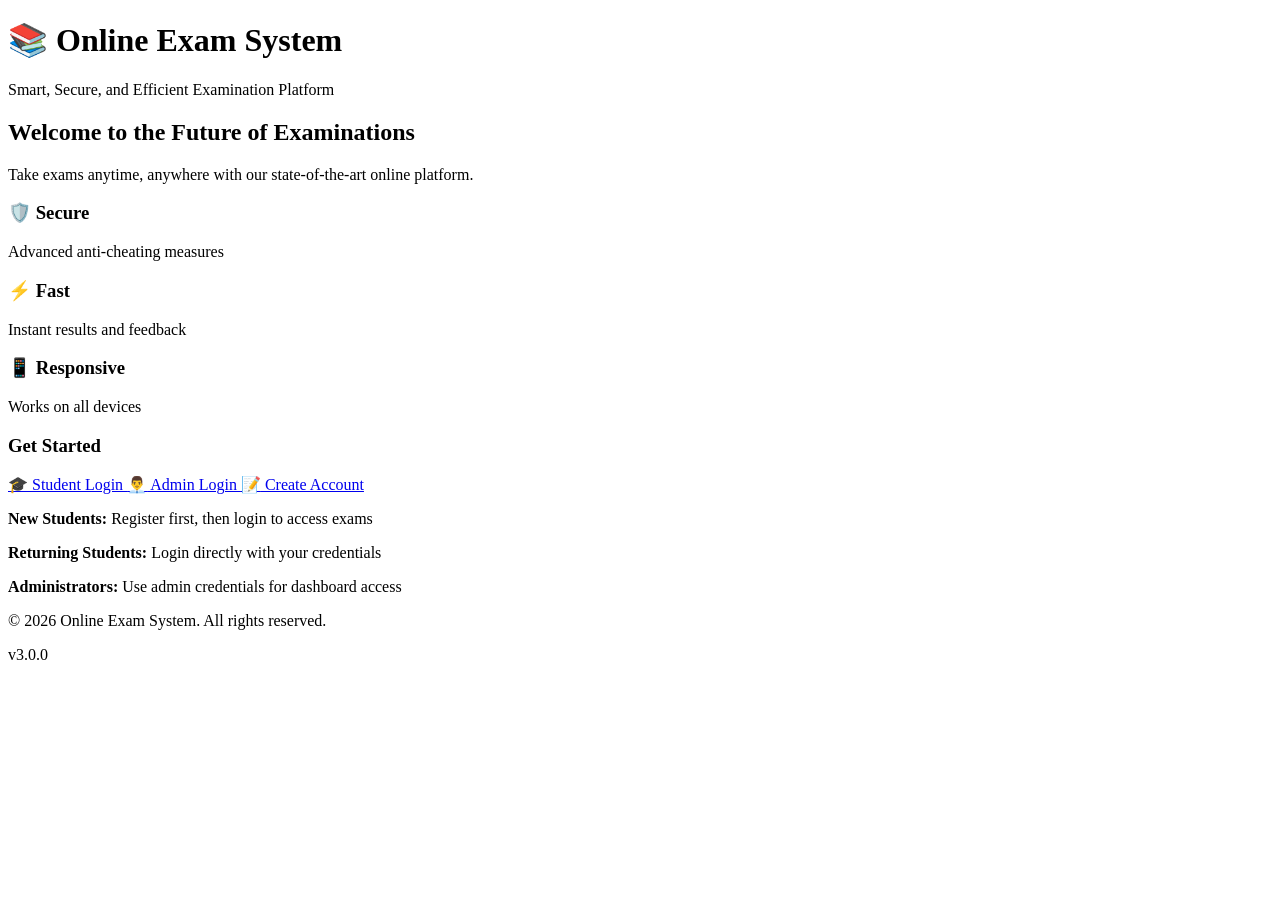
==== frontend/index.html @ 940e7c3c "Add files via upload" ====
<!DOCTYPE html>
<html lang="en">
<head>
    <meta charset="UTF-8">
    <meta name="viewport" content="width=device-width, initial-scale=1.0">
    <title>Online Exam System - Home</title>
    <link rel="stylesheet" href="css/style.css">
    
    <script src="js/config.js"></script>
</head>
<body>
    <div class="container">
        <header class="main-header">
            <h1>📚 Online Exam System</h1>
            <p class="tagline">Smart, Secure, and Efficient Examination Platform</p>
        </header>
        
        <main class="main-content">
            <div class="hero-section">
                <h2>Welcome to the Future of Examinations</h2>
                <p>Take exams anytime, anywhere with our state-of-the-art online platform.</p>
                
                <div class="features">
                    <div class="feature-card">
                        <h3>🛡️ Secure</h3>
                        <p>Advanced anti-cheating measures</p>
                    </div>
                    <div class="feature-card">
                        <h3>⚡ Fast</h3>
                        <p>Instant results and feedback</p>
                    </div>
                    <div class="feature-card">
                        <h3>📱 Responsive</h3>
                        <p>Works on all devices</p>
                    </div>
                </div>
            </div>
            
            <div class="auth-options">
                <h3>Get Started</h3>
                <div class="buttons">
                    <a href="login.html" class="btn btn-primary btn-large">
                        <span class="btn-icon">🎓</span>
                        Student Login
                    </a>
                    <a href="login.html" class="btn btn-secondary btn-large">
                        <span class="btn-icon">👨‍💼</span>
                        Admin Login
                    </a>
                    <a href="register.html" class="btn btn-success btn-large">
                        <span class="btn-icon">📝</span>
                        Create Account
                    </a>
                </div>
                
                <div class="quick-info">
                    <p><strong>New Students:</strong> Register first, then login to access exams</p>
                    <p><strong>Returning Students:</strong> Login directly with your credentials</p>
                    <p><strong>Administrators:</strong> Use admin credentials for dashboard access</p>
                </div>
            </div>
        </main>
        
        <footer class="main-footer">
            <p>© 2026 Online Exam System. All rights reserved.</p>
            <p class="version">v3.0.0</p>
        </footer>
    </div>
    
    
    <script src="js/main.js"></script>
</body>
</html>
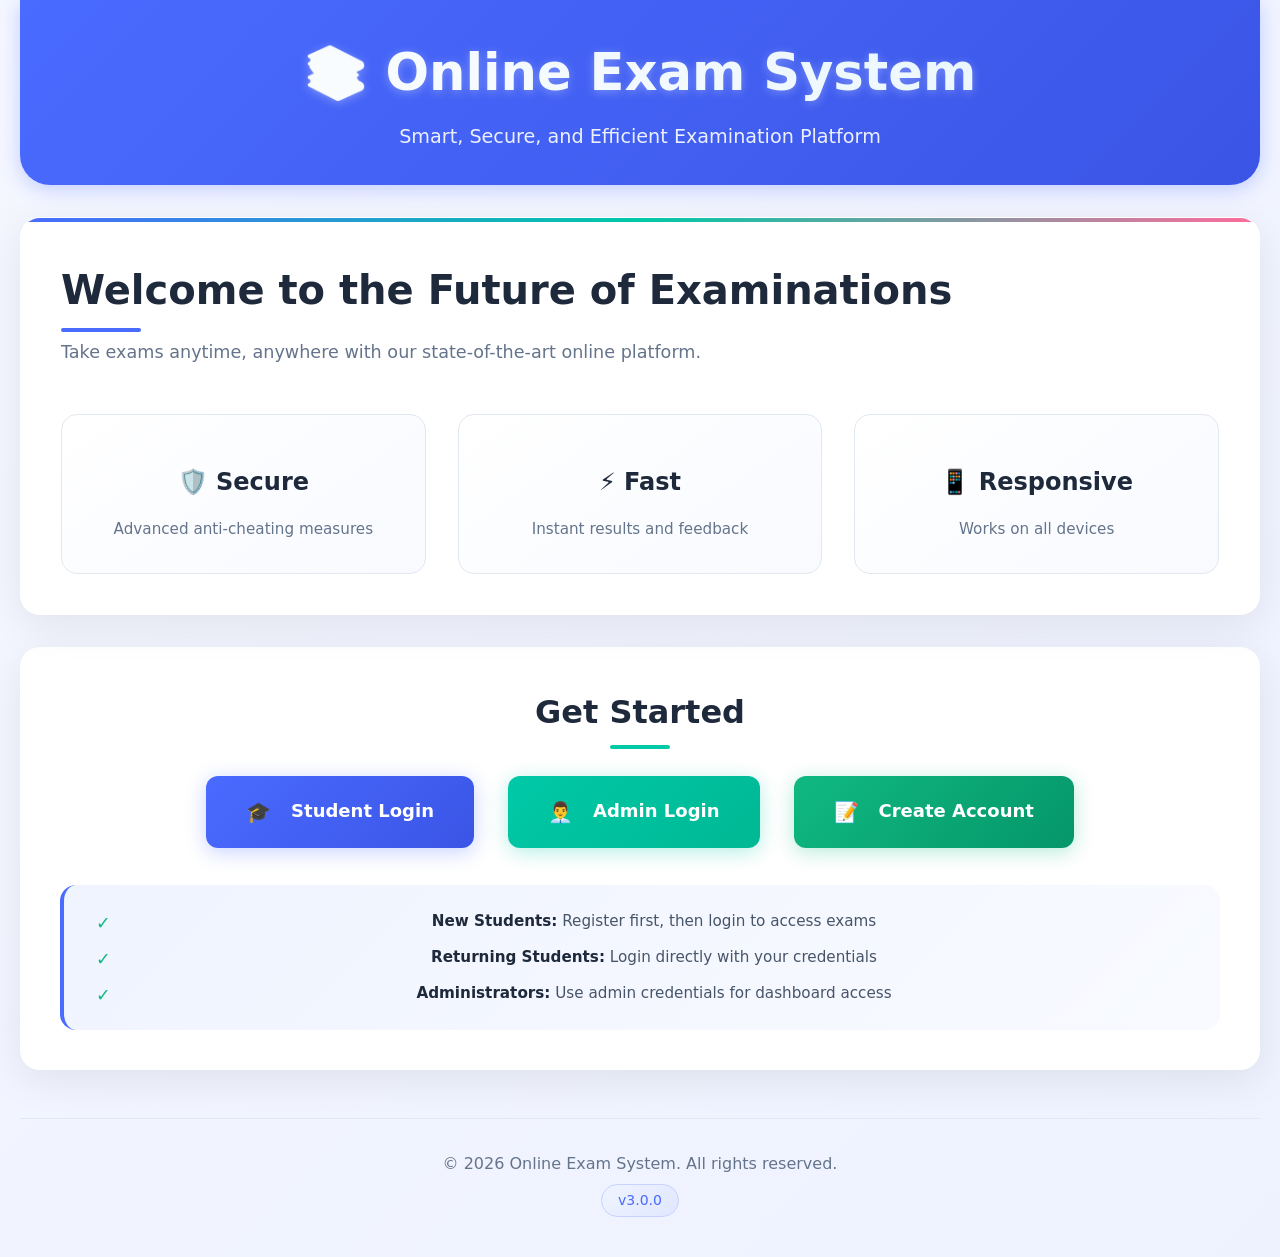
==== commit c928e0cb: "fix css bug" ====
--- a/frontend/index.html
+++ b/frontend/index.html
@@ -4,7 +4,7 @@
     <meta charset="UTF-8">
     <meta name="viewport" content="width=device-width, initial-scale=1.0">
     <title>Online Exam System - Home</title>
-    <link rel="stylesheet" href="css/style.css">
+    <link rel="stylesheet" href="../style/style.css">
     
     <script src="js/config.js"></script>
 </head>
--- a/style/style.css
+++ b/style/style.css
@@ -0,0 +1,3227 @@
+/* ===== DASHBOARD STYLES ===== */
+
+/* Student Dashboard */
+.dashboard-header {
+    background: linear-gradient(135deg, #667eea 0%, #764ba2 100%);
+    color: white;
+    padding: 20px 0;
+    box-shadow: 0 2px 10px rgba(0,0,0,0.1);
+}
+
+.header-container {
+    max-width: 1200px;
+    margin: 0 auto;
+    display: flex;
+    justify-content: space-between;
+    align-items: center;
+    padding: 0 20px;
+}
+
+.user-section {
+    display: flex;
+    align-items: center;
+    gap: 20px;
+}
+
+.user-info {
+    display: flex;
+    align-items: center;
+    gap: 10px;
+}
+
+.user-avatar {
+    font-size: 24px;
+}
+
+.stats-grid {
+    display: grid;
+    grid-template-columns: repeat(auto-fit, minmax(250px, 1fr));
+    gap: 20px;
+    margin: 30px 0;
+}
+
+.stat-card {
+    background: white;
+    padding: 20px;
+    border-radius: 10px;
+    box-shadow: 0 2px 10px rgba(0,0,0,0.1);
+    display: flex;
+    align-items: center;
+    gap: 15px;
+    transition: transform 0.3s;
+}
+
+.stat-card:hover {
+    transform: translateY(-5px);
+}
+
+.stat-icon {
+    font-size: 40px;
+    background: #f8f9fa;
+    width: 80px;
+    height: 80px;
+    display: flex;
+    align-items: center;
+    justify-content: center;
+    border-radius: 50%;
+}
+
+.stat-content {
+    flex: 1;
+}
+
+.stat-value {
+    font-size: 32px;
+    font-weight: bold;
+    color: #333;
+}
+
+.stat-label {
+    color: #666;
+    font-size: 14px;
+}
+
+/* Exams Grid */
+.exams-grid {
+    display: grid;
+    grid-template-columns: repeat(auto-fit, minmax(300px, 1fr));
+    gap: 20px;
+    margin: 20px 0;
+}
+
+.exam-card {
+    background: white;
+    padding: 20px;
+    border-radius: 10px;
+    box-shadow: 0 2px 10px rgba(0,0,0,0.1);
+    border-left: 4px solid #007bff;
+}
+
+.exam-card h4 {
+    margin: 0 0 10px 0;
+    color: #333;
+}
+
+.exam-meta {
+    display: flex;
+    gap: 15px;
+    color: #666;
+    font-size: 14px;
+    margin-bottom: 15px;
+}
+
+.exam-actions {
+    display: flex;
+    gap: 10px;
+}
+
+/* History Table */
+.history-table {
+    width: 100%;
+    background: white;
+    border-radius: 10px;
+    overflow: hidden;
+    box-shadow: 0 2px 10px rgba(0,0,0,0.1);
+}
+
+.history-table th,
+.history-table td {
+    padding: 15px;
+    text-align: left;
+    border-bottom: 1px solid #eee;
+}
+
+.history-table th {
+    background: #f8f9fa;
+    font-weight: bold;
+    color: #333;
+}
+
+/* Actions Grid */
+.actions-grid {
+    display: grid;
+    grid-template-columns: repeat(auto-fit, minmax(200px, 1fr));
+    gap: 20px;
+    margin: 20px 0;
+}
+
+.action-card {
+    background: white;
+    padding: 30px 20px;
+    border-radius: 10px;
+    box-shadow: 0 2px 10px rgba(0,0,0,0.1);
+    display: flex;
+    flex-direction: column;
+    align-items: center;
+    gap: 15px;
+    cursor: pointer;
+    border: none;
+    font-size: 16px;
+    transition: all 0.3s;
+}
+
+.action-card:hover {
+    transform: translateY(-5px);
+    box-shadow: 0 5px 15px rgba(0,0,0,0.2);
+}
+
+.action-icon {
+    font-size: 40px;
+}
+
+/* Admin Dashboard */
+.admin-header {
+    background: linear-gradient(135deg, #2c3e50 0%, #34495e 100%);
+    color: white;
+    padding: 15px 0;
+}
+
+.admin-nav {
+    display: flex;
+    gap: 20px;
+    margin: 0 20px;
+}
+
+.nav-link {
+    color: white;
+    text-decoration: none;
+    padding: 10px 15px;
+    border-radius: 5px;
+    transition: background 0.3s;
+}
+
+.nav-link:hover,
+.nav-link.active {
+    background: rgba(255,255,255,0.1);
+}
+
+.admin-tabs {
+    margin-top: 30px;
+}
+
+.tab-content {
+    display: none;
+}
+
+.tab-content.active {
+    display: block;
+    animation: fadeIn 0.5s;
+}
+
+@keyframes fadeIn {
+    from { opacity: 0; }
+    to { opacity: 1; }
+}
+
+.admin-table {
+    width: 100%;
+    background: white;
+    border-radius: 10px;
+    overflow: hidden;
+    box-shadow: 0 2px 10px rgba(0,0,0,0.1);
+    margin: 20px 0;
+}
+
+.admin-table th,
+.admin-table td {
+    padding: 15px;
+    text-align: left;
+    border-bottom: 1px solid #eee;
+}
+
+.admin-table th {
+    background: #2c3e50;
+    color: white;
+}
+
+/* Loading States */
+.loading-exams {
+    text-align: center;
+    padding: 50px;
+    grid-column: 1 / -1;
+}
+
+/* Responsive */
+@media (max-width: 768px) {
+    .header-container {
+        flex-direction: column;
+        gap: 15px;
+    }
+    
+    .stats-grid {
+        grid-template-columns: 1fr;
+    }
+    
+    .admin-nav {
+        flex-wrap: wrap;
+        justify-content: center;
+    }
+    
+    .admin-table {
+        display: block;
+        overflow-x: auto;
+    }
+}
+.spinner {
+    display: inline-block;
+    width: 16px;
+    height: 16px;
+    border: 2px solid rgba(255,255,255,0.3);
+    border-radius: 50%;
+    border-top-color: white;
+    animation: spin 1s ease-in-out infinite;
+    margin-right: 5px;
+    vertical-align: middle;
+}
+
+.spinner-large {
+    display: inline-block;
+    width: 40px;
+    height: 40px;
+    border: 4px solid rgba(0,123,255,0.3);
+    border-radius: 50%;
+    border-top-color: #007bff;
+    animation: spin 1s ease-in-out infinite;
+}
+
+@keyframes spin {
+    to { transform: rotate(360deg); }
+}
+
+
+.btn-icon {
+    margin-right: 8px;
+    font-size: 1.1em;
+}
+
+
+.form-row {
+    display: flex;
+    gap: 15px;
+}
+
+.form-row .form-group {
+    flex: 1;
+}
+
+.password-strength {
+    margin-top: 5px;
+}
+
+.strength-bar {
+    height: 4px;
+    background: #ddd;
+    border-radius: 2px;
+    margin-top: 5px;
+    transition: width 0.3s;
+}
+
+
+.exam-layout {
+    display: flex;
+    gap: 20px;
+    margin-top: 20px;
+}
+
+.exam-sidebar {
+    width: 250px;
+    background: white;
+    padding: 20px;
+    border-radius: 10px;
+    box-shadow: 0 2px 10px rgba(0,0,0,0.1);
+}
+
+.exam-content {
+    flex: 1;
+}
+
+.question-navigation {
+    display: grid;
+    grid-template-columns: repeat(5, 1fr);
+    gap: 10px;
+    margin: 20px 0;
+}
+
+.question-nav-btn {
+    width: 40px;
+    height: 40px;
+    border: 2px solid #ddd;
+    background: white;
+    border-radius: 50%;
+    cursor: pointer;
+    font-weight: bold;
+    transition: all 0.3s;
+}
+
+.question-nav-btn:hover {
+    background: #f8f9fa;
+    transform: scale(1.1);
+}
+
+.question-nav-btn.current {
+    border-color: #007bff;
+    background: #007bff;
+    color: white;
+}
+
+.question-nav-btn.answered {
+    border-color: #28a745;
+    background: #28a745;
+    color: white;
+}
+
+.question-nav-btn.marked {
+    border-color: #ffc107;
+    background: #ffc107;
+    color: #333;
+}
+
+.question-navigation-buttons {
+    display: flex;
+    justify-content: space-between;
+    margin: 30px 0;
+    padding: 20px;
+    background: white;
+    border-radius: 10px;
+}
+
+
+.modal {
+    position: fixed;
+    top: 0;
+    left: 0;
+    width: 100%;
+    height: 100%;
+    background: rgba(0,0,0,0.5);
+    display: flex;
+    justify-content: center;
+    align-items: center;
+    z-index: 1000;
+}
+
+.modal-content {
+    background: white;
+    padding: 30px;
+    border-radius: 10px;
+    max-width: 600px;
+    max-height: 80vh;
+    overflow-y: auto;
+}
+
+
+.score-circle {
+    position: relative;
+    width: 200px;
+    height: 200px;
+    margin: 0 auto;
+}
+
+.score-bg {
+    fill: none;
+    stroke: #e0e0e0;
+    stroke-width: 12;
+}
+
+.score-progress {
+    fill: none;
+    stroke: #007bff;
+    stroke-width: 12;
+    stroke-linecap: round;
+    transform: rotate(-90deg);
+    transform-origin: 50% 50%;
+    transition: stroke-dashoffset 1.5s ease;
+}
+
+.score-text {
+    position: absolute;
+    top: 50%;
+    left: 50%;
+    transform: translate(-50%, -50%);
+    text-align: center;
+}
+
+.score-percentage {
+    font-size: 36px;
+    font-weight: bold;
+    color: #333;
+}
+
+.score-label {
+    font-size: 14px;
+    color: #666;
+    margin-top: 5px;
+}
+
+
+@media (max-width: 768px) {
+    .exam-layout {
+        flex-direction: column;
+    }
+    
+    .exam-sidebar {
+        width: 100%;
+        order: 2;
+    }
+    
+    .form-row {
+        flex-direction: column;
+        gap: 0;
+    }
+    
+    .question-navigation {
+        grid-template-columns: repeat(4, 1fr);
+    }
+}
+
+
+.loading-exam {
+    text-align: center;
+    padding: 50px;
+    color: #666;
+}
+
+@keyframes slideIn {
+    from {
+        transform: translateY(-20px);
+        opacity: 0;
+    }
+    to {
+        transform: translateY(0);
+        opacity: 1;
+    }
+}
+
+.error-message, .success-message {
+    animation: slideIn 0.3s ease;
+}
+
+@media print {
+    .no-print {
+        display: none !important;
+    }
+    
+    .results-container {
+        box-shadow: none !important;
+        border: 1px solid #ddd !important;
+    }
+}
+* {
+    margin: 0;
+    padding: 0;
+    box-sizing: border-box;
+}
+
+body {
+    font-family: Arial, sans-serif;
+    line-height: 1.6;
+    background-color: #f4f4f4;
+    color: #333;
+}
+
+.container {
+    max-width: 1200px;
+    margin: 0 auto;
+    padding: 20px;
+}
+
+
+.login-form, .register-form {
+    max-width: 400px;
+    margin: 50px auto;
+    padding: 30px;
+    background: white;
+    border-radius: 10px;
+    box-shadow: 0 0 10px rgba(0,0,0,0.1);
+}
+
+.form-group {
+    margin-bottom: 20px;
+}
+
+.form-group label {
+    display: block;
+    margin-bottom: 5px;
+    font-weight: bold;
+}
+
+.form-group input {
+    width: 100%;
+    padding: 10px;
+    border: 1px solid #ddd;
+    border-radius: 5px;
+    font-size: 16px;
+}
+
+.btn {
+    display: inline-block;
+    padding: 10px 20px;
+    background: #007bff;
+    color: white;
+    border: none;
+    border-radius: 5px;
+    cursor: pointer;
+    text-decoration: none;
+    font-size: 16px;
+    margin: 5px;
+}
+
+.btn:hover {
+    background: #0056b3;
+}
+
+.btn-primary { background: #007bff; }
+.btn-secondary { background: #6c757d; }
+.btn-warning { background: #ffc107; color: #333; }
+.btn-danger { background: #dc3545; }
+
+.btn:disabled {
+    background: #ccc;
+    cursor: not-allowed;
+}
+
+.exam-header {
+    background: white;
+    padding: 15px;
+    box-shadow: 0 2px 5px rgba(0,0,0,0.1);
+    margin-bottom: 20px;
+}
+
+.exam-info {
+    display: flex;
+    justify-content: space-between;
+    align-items: center;
+    margin-top: 10px;
+}
+
+.timer {
+    font-size: 24px;
+    font-weight: bold;
+    color: #007bff;
+}
+
+.timer.warning { color: #ffc107; }
+.timer.danger { color: #dc3545; }
+
+.progress-container {
+    display: flex;
+    align-items: center;
+    gap: 10px;
+}
+
+.progress-bar {
+    width: 200px;
+    height: 10px;
+    background: #ddd;
+    border-radius: 5px;
+    overflow: hidden;
+}
+
+.progress-fill {
+    height: 100%;
+    background: #007bff;
+    width: 0%;
+    transition: width 0.3s ease;
+}
+
+.question-card {
+    background: white;
+    padding: 20px;
+    border-radius: 10px;
+    margin-bottom: 20px;
+    box-shadow: 0 2px 5px rgba(0,0,0,0.1);
+    display: none;
+}
+
+.question-card.active {
+    display: block;
+}
+
+.question-header {
+    display: flex;
+    justify-content: space-between;
+    margin-bottom: 15px;
+    padding-bottom: 10px;
+    border-bottom: 1px solid #eee;
+}
+
+.question-number {
+    font-weight: bold;
+    color: #007bff;
+}
+
+.question-type {
+    background: #6c757d;
+    color: white;
+    padding: 2px 8px;
+    border-radius: 3px;
+    font-size: 12px;
+}
+
+.question-marks {
+    color: #28a745;
+    font-weight: bold;
+}
+
+.question-text {
+    font-size: 18px;
+    margin-bottom: 20px;
+}
+
+.option {
+    margin: 10px 0;
+    padding: 10px;
+    border: 1px solid #ddd;
+    border-radius: 5px;
+    cursor: pointer;
+}
+
+.option:hover {
+    background: #f8f9fa;
+}
+
+.option input[type="radio"],
+.option input[type="checkbox"] {
+    margin-right: 10px;
+}
+
+.answer-textarea {
+    width: 100%;
+    height: 150px;
+    padding: 10px;
+    border: 1px solid #ddd;
+    border-radius: 5px;
+    font-size: 16px;
+    resize: vertical;
+}
+
+.question-nav {
+    display: flex;
+    flex-wrap: wrap;
+    gap: 5px;
+    margin: 20px 0;
+}
+
+.question-nav-btn {
+    width: 40px;
+    height: 40px;
+    border: 1px solid #ddd;
+    background: white;
+    border-radius: 5px;
+    cursor: pointer;
+}
+
+.question-nav-btn:hover {
+    background: #f8f9fa;
+}
+
+.question-nav-btn.answered {
+    background: #28a745;
+    color: white;
+    border-color: #28a745;
+}
+
+.navigation-buttons {
+    display: flex;
+    justify-content: space-between;
+    margin-top: 20px;
+}
+
+
+.results-container {
+    max-width: 800px;
+    margin: 50px auto;
+    text-align: center;
+}
+
+.score-display {
+    margin: 30px 0;
+}
+
+.score-circle {
+    position: relative;
+    display: inline-block;
+}
+
+.score-bg {
+    fill: none;
+    stroke: #eee;
+    stroke-width: 6;
+}
+
+.score-progress {
+    fill: none;
+    stroke: #007bff;
+    stroke-width: 6;
+    stroke-linecap: round;
+    transform: rotate(-90deg);
+    transform-origin: 50% 50%;
+    stroke-dasharray: 339;
+    stroke-dashoffset: 339;
+    transition: stroke-dashoffset 1s ease;
+}
+
+.score-value {
+    position: absolute;
+    top: 50%;
+    left: 50%;
+    transform: translate(-50%, -50%);
+    font-size: 24px;
+    font-weight: bold;
+}
+
+.results-details {
+    background: white;
+    padding: 20px;
+    border-radius: 10px;
+    margin: 30px 0;
+    text-align: left;
+}
+
+.results-details ul {
+    list-style: none;
+}
+
+.results-details li {
+    padding: 10px;
+    border-bottom: 1px solid #eee;
+}
+
+
+.error-message {
+    background: #f8d7da;
+    color: #721c24;
+    padding: 10px;
+    border-radius: 5px;
+    margin: 10px 0;
+    display: none;
+}
+
+.success-message {
+    background: #d4edda;
+    color: #155724;
+    padding: 10px;
+    border-radius: 5px;
+    margin: 10px 0;
+    display: none;
+}
+
+
+.dashboard-stats {
+    display: grid;
+    grid-template-columns: repeat(auto-fit, minmax(200px, 1fr));
+    gap: 20px;
+    margin: 30px 0;
+}
+
+.stat-card {
+    background: white;
+    padding: 20px;
+    border-radius: 10px;
+    text-align: center;
+    box-shadow: 0 2px 5px rgba(0,0,0,0.1);
+}
+
+.stat-card h3 {
+    color: #6c757d;
+    margin-bottom: 10px;
+}
+
+.stat-card .value {
+    font-size: 32px;
+    font-weight: bold;
+    color: #007bff;
+}
+
+table {
+    width: 100%;
+    background: white;
+    border-collapse: collapse;
+    margin: 20px 0;
+}
+
+table th, table td {
+    padding: 12px;
+    text-align: left;
+    border-bottom: 1px solid #ddd;
+}
+
+table th {
+    background: #f8f9fa;
+    font-weight: bold;
+}
+
+
+.spinner {
+    display: inline-block;
+    width: 16px;
+    height: 16px;
+    border: 2px solid rgba(255,255,255,0.3);
+    border-radius: 50%;
+    border-top-color: white;
+    animation: spin 1s ease-in-out infinite;
+    margin-right: 5px;
+}
+
+@keyframes spin {
+    to { transform: rotate(360deg); }
+}
+
+
+.logout-btn {
+    background: #6c757d;
+    float: right;
+}
+
+/* ===== ENHANCED STYLES FOR ONLINE EXAM SYSTEM ===== */
+
+/* ===== BASE ENHANCEMENTS ===== */
+body {
+    background: linear-gradient(135deg, #f5f7ff 0%, #eef2ff 100%);
+    font-family: 'Segoe UI', system-ui, -apple-system, sans-serif;
+    min-height: 100vh;
+}
+
+.container {
+    max-width: 1400px;
+    margin: 0 auto;
+    padding: 0 20px;
+}
+
+/* ===== HEADER ENHANCEMENTS ===== */
+.main-header {
+    background: linear-gradient(135deg, #4a6bff 0%, #3a55e6 100%);
+    color: white;
+    padding: 2rem 0;
+    text-align: center;
+    border-radius: 0 0 30px 30px;
+    box-shadow: 0 4px 20px rgba(74, 107, 255, 0.3);
+    margin-bottom: 2rem;
+}
+
+.main-header h1 {
+    font-size: 3.2rem;
+    font-weight: 800;
+    margin-bottom: 0.5rem;
+    background: linear-gradient(45deg, #fff, #e0f2fe);
+    -webkit-background-clip: text;
+    background-clip: text;
+    color: transparent;
+    text-shadow: 0 2px 10px rgba(255, 255, 255, 0.3);
+}
+
+.tagline {
+    font-size: 1.2rem;
+    opacity: 0.9;
+    font-weight: 300;
+}
+
+/* ===== HERO SECTION ENHANCEMENT ===== */
+.hero-section {
+    background: white;
+    border-radius: 20px;
+    padding: 2.5rem;
+    margin: 2rem 0;
+    box-shadow: 0 10px 40px rgba(0, 0, 0, 0.08);
+    border: 1px solid rgba(255, 255, 255, 0.2);
+    position: relative;
+    overflow: hidden;
+}
+
+.hero-section::before {
+    content: '';
+    position: absolute;
+    top: 0;
+    left: 0;
+    right: 0;
+    height: 4px;
+    background: linear-gradient(to right, #4a6bff, #00c9a7, #ff6b9d);
+}
+
+.hero-section h2 {
+    font-size: 2.5rem;
+    color: #1e293b;
+    margin-bottom: 1rem;
+    position: relative;
+    display: inline-block;
+}
+
+.hero-section h2::after {
+    content: '';
+    position: absolute;
+    bottom: -10px;
+    left: 0;
+    width: 80px;
+    height: 4px;
+    background: #4a6bff;
+    border-radius: 2px;
+}
+
+.hero-section > p {
+    font-size: 1.1rem;
+    color: #64748b;
+    max-width: 700px;
+    line-height: 1.6;
+    margin-bottom: 2rem;
+}
+
+/* ===== FEATURE CARDS ENHANCEMENT ===== */
+.features {
+    display: grid;
+    grid-template-columns: repeat(auto-fit, minmax(300px, 1fr));
+    gap: 2rem;
+    margin-top: 3rem;
+}
+
+.feature-card {
+    background: linear-gradient(145deg, #ffffff, #f8faff);
+    border-radius: 16px;
+    padding: 2rem;
+    text-align: center;
+    transition: all 0.3s ease;
+    border: 1px solid #e2e8f0;
+    position: relative;
+    overflow: hidden;
+}
+
+.feature-card::before {
+    content: '';
+    position: absolute;
+    top: 0;
+    left: 0;
+    right: 0;
+    height: 4px;
+    background: #4a6bff;
+    transform: scaleX(0);
+    transition: transform 0.3s ease;
+}
+
+.feature-card:hover {
+    transform: translateY(-10px);
+    box-shadow: 0 20px 60px rgba(74, 107, 255, 0.15);
+    border-color: #4a6bff;
+}
+
+.feature-card:hover::before {
+    transform: scaleX(1);
+}
+
+.feature-card h3 {
+    font-size: 1.5rem;
+    color: #1e293b;
+    margin: 1rem 0;
+    display: flex;
+    align-items: center;
+    justify-content: center;
+    gap: 0.75rem;
+}
+
+.feature-card p {
+    color: #64748b;
+    font-size: 0.95rem;
+}
+
+/* ===== AUTH OPTIONS ENHANCEMENT ===== */
+.auth-options {
+    background: white;
+    border-radius: 20px;
+    padding: 2.5rem;
+    margin: 2rem 0;
+    box-shadow: 0 10px 40px rgba(0, 0, 0, 0.08);
+    text-align: center;
+}
+
+.auth-options h3 {
+    font-size: 2rem;
+    color: #1e293b;
+    margin-bottom: 2rem;
+    position: relative;
+    display: inline-block;
+}
+
+.auth-options h3::after {
+    content: '';
+    position: absolute;
+    bottom: -10px;
+    left: 50%;
+    transform: translateX(-50%);
+    width: 60px;
+    height: 4px;
+    background: #00c9a7;
+    border-radius: 2px;
+}
+
+.buttons {
+    display: flex;
+    gap: 1.5rem;
+    justify-content: center;
+    margin-bottom: 2rem;
+    flex-wrap: wrap;
+}
+
+/* ===== BUTTON ENHANCEMENTS ===== */
+.btn {
+    display: inline-flex;
+    align-items: center;
+    justify-content: center;
+    gap: 0.75rem;
+    padding: 1rem 2rem;
+    border-radius: 12px;
+    font-weight: 600;
+    font-size: 1rem;
+    text-decoration: none;
+    transition: all 0.3s ease;
+    border: none;
+    cursor: pointer;
+    position: relative;
+    overflow: hidden;
+}
+
+.btn::before {
+    content: '';
+    position: absolute;
+    top: 50%;
+    left: 50%;
+    width: 0;
+    height: 0;
+    border-radius: 50%;
+    background: rgba(255, 255, 255, 0.2);
+    transform: translate(-50%, -50%);
+    transition: width 0.6s, height 0.6s;
+}
+
+.btn:hover::before {
+    width: 300px;
+    height: 300px;
+}
+
+.btn-large {
+    padding: 1.25rem 2.5rem;
+    font-size: 1.125rem;
+    min-width: 200px;
+}
+
+.btn-primary {
+    background: linear-gradient(135deg, #4a6bff, #3a55e6);
+    color: white;
+    box-shadow: 0 4px 20px rgba(74, 107, 255, 0.3);
+}
+
+.btn-primary:hover {
+    transform: translateY(-3px);
+    box-shadow: 0 8px 30px rgba(74, 107, 255, 0.4);
+    background: linear-gradient(135deg, #3a55e6, #4a6bff);
+}
+
+.btn-secondary {
+    background: linear-gradient(135deg, #00c9a7, #00b894);
+    color: white;
+    box-shadow: 0 4px 20px rgba(0, 201, 167, 0.3);
+}
+
+.btn-secondary:hover {
+    transform: translateY(-3px);
+    box-shadow: 0 8px 30px rgba(0, 201, 167, 0.4);
+    background: linear-gradient(135deg, #00b894, #00c9a7);
+}
+
+.btn-success {
+    background: linear-gradient(135deg, #10b981, #059669);
+    color: white;
+    box-shadow: 0 4px 20px rgba(16, 185, 129, 0.3);
+}
+
+.btn-success:hover {
+    transform: translateY(-3px);
+    box-shadow: 0 8px 30px rgba(16, 185, 129, 0.4);
+    background: linear-gradient(135deg, #059669, #10b981);
+}
+
+.btn-danger {
+    background: linear-gradient(135deg, #ef4444, #dc2626);
+    color: white;
+    box-shadow: 0 4px 20px rgba(239, 68, 68, 0.3);
+}
+
+.btn-danger:hover {
+    transform: translateY(-3px);
+    box-shadow: 0 8px 30px rgba(239, 68, 68, 0.4);
+    background: linear-gradient(135deg, #dc2626, #ef4444);
+}
+
+.btn-warning {
+    background: linear-gradient(135deg, #f59e0b, #d97706);
+    color: white;
+    box-shadow: 0 4px 20px rgba(245, 158, 11, 0.3);
+}
+
+.btn-warning:hover {
+    transform: translateY(-3px);
+    box-shadow: 0 8px 30px rgba(245, 158, 11, 0.4);
+    background: linear-gradient(135deg, #d97706, #f59e0b);
+}
+
+.btn-info {
+    background: linear-gradient(135deg, #0ea5e9, #0284c7);
+    color: white;
+    box-shadow: 0 4px 20px rgba(14, 165, 233, 0.3);
+}
+
+.btn-info:hover {
+    transform: translateY(-3px);
+    box-shadow: 0 8px 30px rgba(14, 165, 233, 0.4);
+    background: linear-gradient(135deg, #0284c7, #0ea5e9);
+}
+
+.btn-light {
+    background: linear-gradient(135deg, #f8fafc, #e2e8f0);
+    color: #475569;
+    border: 1px solid #cbd5e1;
+}
+
+.btn-light:hover {
+    background: linear-gradient(135deg, #e2e8f0, #f1f5f9);
+    border-color: #94a3b8;
+}
+
+.btn-block {
+    width: 100%;
+    display: block;
+}
+
+.btn-icon {
+    font-size: 1.25rem;
+    display: inline-flex;
+    align-items: center;
+    justify-content: center;
+}
+
+/* ===== QUICK INFO ENHANCEMENT ===== */
+.quick-info {
+    background: linear-gradient(135deg, #f0f4ff, #f8faff);
+    border-radius: 16px;
+    padding: 1.5rem 2rem;
+    margin-top: 2rem;
+    border-left: 4px solid #4a6bff;
+}
+
+.quick-info p {
+    margin-bottom: 0.75rem;
+    padding-left: 1.5rem;
+    position: relative;
+    color: #475569;
+    font-size: 0.95rem;
+}
+
+.quick-info p:last-child {
+    margin-bottom: 0;
+}
+
+.quick-info p strong {
+    color: #1e293b;
+    font-weight: 600;
+}
+
+.quick-info p::before {
+    content: '✓';
+    position: absolute;
+    left: 0;
+    color: #10b981;
+    font-weight: bold;
+    font-size: 1.1rem;
+}
+
+/* ===== FOOTER ENHANCEMENT ===== */
+.main-footer {
+    text-align: center;
+    padding: 2rem 0;
+    margin-top: 3rem;
+    border-top: 1px solid #e2e8f0;
+    color: #64748b;
+}
+
+.main-footer p {
+    margin-bottom: 0.5rem;
+}
+
+.version {
+    display: inline-block;
+    background: linear-gradient(135deg, #f0f4ff, #e0e7ff);
+    padding: 0.25rem 1rem;
+    border-radius: 20px;
+    font-size: 0.875rem;
+    font-weight: 500;
+    color: #4a6bff;
+    border: 1px solid #c7d2fe;
+}
+
+/* ===== LOGIN PAGE ENHANCEMENTS ===== */
+.auth-header {
+    background: linear-gradient(135deg, #4a6bff 0%, #3a55e6 100%);
+    color: white;
+    padding: 2rem 0;
+    text-align: center;
+    border-radius: 0 0 30px 30px;
+    margin-bottom: 2rem;
+    position: relative;
+}
+
+.auth-header h1 {
+    font-size: 2.5rem;
+    margin-bottom: 0.5rem;
+}
+
+.back-home {
+    position: absolute;
+    top: 2rem;
+    left: 2rem;
+    color: white;
+    text-decoration: none;
+    display: flex;
+    align-items: center;
+    gap: 0.5rem;
+    font-weight: 500;
+    opacity: 0.9;
+    transition: opacity 0.3s ease;
+}
+
+.back-home:hover {
+    opacity: 1;
+    text-decoration: underline;
+}
+
+.auth-container {
+    max-width: 500px;
+    margin: 0 auto;
+}
+
+.auth-card {
+    background: white;
+    border-radius: 20px;
+    padding: 2.5rem;
+    box-shadow: 0 20px 60px rgba(0, 0, 0, 0.1);
+    border: 1px solid rgba(255, 255, 255, 0.2);
+}
+
+.auth-tabs {
+    display: flex;
+    gap: 0.5rem;
+    margin-bottom: 2rem;
+    border-bottom: 2px solid #e2e8f0;
+}
+
+.auth-tab {
+    padding: 0.75rem 1.5rem;
+    background: none;
+    border: none;
+    border-bottom: 3px solid transparent;
+    font-weight: 600;
+    color: #64748b;
+    cursor: pointer;
+    transition: all 0.3s ease;
+}
+
+.auth-tab.active {
+    color: #4a6bff;
+    border-bottom-color: #4a6bff;
+}
+
+.auth-tab:hover:not(.active) {
+    color: #475569;
+    background: #f8fafc;
+    border-radius: 8px 8px 0 0;
+}
+
+/* ===== FORM ENHANCEMENTS ===== */
+.auth-form {
+    margin-top: 1rem;
+}
+
+.form-group {
+    margin-bottom: 1.5rem;
+}
+
+.form-group label {
+    display: flex;
+    align-items: center;
+    gap: 0.5rem;
+    margin-bottom: 0.5rem;
+    font-weight: 600;
+    color: #374151;
+}
+
+.label-icon {
+    font-size: 1.1rem;
+}
+
+.form-group input[type="text"],
+.form-group input[type="email"],
+.form-group input[type="password"],
+.form-group input[type="tel"],
+.form-group input[type="number"],
+.form-group select,
+.form-group textarea {
+    width: 100%;
+    padding: 1rem;
+    border: 2px solid #e2e8f0;
+    border-radius: 10px;
+    font-size: 1rem;
+    transition: all 0.3s ease;
+    background: white;
+}
+
+.form-group input:focus,
+.form-group select:focus,
+.form-group textarea:focus {
+    outline: none;
+    border-color: #4a6bff;
+    box-shadow: 0 0 0 3px rgba(74, 107, 255, 0.1);
+}
+
+.form-hint {
+    display: block;
+    margin-top: 0.5rem;
+    color: #64748b;
+    font-size: 0.875rem;
+}
+
+.remember-me {
+    display: flex;
+    align-items: center;
+    gap: 0.5rem;
+}
+
+.remember-me input[type="checkbox"] {
+    width: 18px;
+    height: 18px;
+    accent-color: #4a6bff;
+}
+
+.remember-me label {
+    margin-bottom: 0;
+    font-weight: normal;
+}
+
+/* ===== FORM SECTIONS ===== */
+.form-section {
+    margin-bottom: 2rem;
+    padding-bottom: 2rem;
+    border-bottom: 2px solid #f1f5f9;
+}
+
+.form-section:last-child {
+    border-bottom: none;
+    margin-bottom: 0;
+    padding-bottom: 0;
+}
+
+.form-section h3 {
+    font-size: 1.25rem;
+    color: #1e293b;
+    margin-bottom: 1.5rem;
+    padding-left: 1rem;
+    border-left: 4px solid #4a6bff;
+}
+
+.form-row {
+    display: grid;
+    grid-template-columns: 1fr 1fr;
+    gap: 1rem;
+}
+
+/* ===== MESSAGE STYLES ===== */
+.error-message {
+    background: linear-gradient(135deg, #fee2e2, #fecaca);
+    border: 1px solid #fca5a5;
+    color: #991b1b;
+    padding: 1rem;
+    border-radius: 10px;
+    margin: 1rem 0;
+    display: flex;
+    align-items: center;
+    gap: 0.75rem;
+    animation: fadeIn 0.3s ease;
+}
+
+.success-message {
+    background: linear-gradient(135deg, #d1fae5, #a7f3d0);
+    border: 1px solid #86efac;
+    color: #065f46;
+    padding: 1rem;
+    border-radius: 10px;
+    margin: 1rem 0;
+    display: flex;
+    align-items: center;
+    gap: 0.75rem;
+    animation: fadeIn 0.3s ease;
+}
+
+.error-icon, .success-icon {
+    font-size: 1.25rem;
+}
+
+/* ===== FORM ACTIONS ===== */
+.form-actions {
+    margin-top: 2rem;
+}
+
+.auth-links {
+    margin-top: 1rem;
+    text-align: center;
+}
+
+.auth-link {
+    color: #4a6bff;
+    text-decoration: none;
+    margin: 0 0.75rem;
+    font-weight: 500;
+    transition: color 0.3s ease;
+}
+
+.auth-link:hover {
+    color: #3a55e6;
+    text-decoration: underline;
+}
+
+.terms {
+    margin-top: 1rem;
+}
+
+.terms input[type="checkbox"] {
+    width: 18px;
+    height: 18px;
+    accent-color: #4a6bff;
+}
+
+.terms label {
+    font-weight: normal;
+    color: #475569;
+}
+
+.terms a {
+    color: #4a6bff;
+    text-decoration: none;
+}
+
+.terms a:hover {
+    text-decoration: underline;
+}
+
+/* ===== AUTH INFO ===== */
+.auth-info {
+    background: linear-gradient(135deg, #f0f4ff, #e0e7ff);
+    border-radius: 12px;
+    padding: 1.5rem;
+    margin-top: 2rem;
+    border-left: 4px solid #4a6bff;
+}
+
+.auth-info h3 {
+    color: #1e293b;
+    margin-bottom: 1rem;
+    font-size: 1.1rem;
+}
+
+.auth-info ul {
+    list-style: none;
+    padding: 0;
+    margin: 0;
+}
+
+.auth-info li {
+    padding: 0.25rem 0;
+    padding-left: 1.5rem;
+    position: relative;
+    color: #475569;
+}
+
+.auth-info li::before {
+    content: '•';
+    position: absolute;
+    left: 0;
+    color: #4a6bff;
+    font-weight: bold;
+}
+
+/* ===== AUTH FOOTER ===== */
+.auth-footer {
+    text-align: center;
+    padding: 2rem 0;
+    margin-top: 2rem;
+    color: #64748b;
+    font-size: 0.9rem;
+    border-top: 1px solid #e2e8f0;
+}
+
+/* ===== PROGRESS BAR ===== */
+.auth-progress {
+    display: flex;
+    align-items: center;
+    justify-content: center;
+    margin-bottom: 2rem;
+    gap: 0.5rem;
+}
+
+.progress-step {
+    width: 36px;
+    height: 36px;
+    border-radius: 50%;
+    background: #e2e8f0;
+    color: #64748b;
+    display: flex;
+    align-items: center;
+    justify-content: center;
+    font-weight: 600;
+    transition: all 0.3s ease;
+}
+
+.progress-step.active {
+    background: #4a6bff;
+    color: white;
+    box-shadow: 0 4px 10px rgba(74, 107, 255, 0.3);
+}
+
+.progress-line {
+    flex: 1;
+    height: 2px;
+    background: #e2e8f0;
+    max-width: 80px;
+}
+
+/* ===== PASSWORD STRENGTH ===== */
+.password-strength {
+    margin-top: 0.5rem;
+    display: flex;
+    align-items: center;
+    gap: 0.75rem;
+}
+
+.strength-bar {
+    flex: 1;
+    height: 6px;
+    background: #e2e8f0;
+    border-radius: 3px;
+    overflow: hidden;
+    position: relative;
+}
+
+.strength-bar::after {
+    content: '';
+    position: absolute;
+    top: 0;
+    left: 0;
+    height: 100%;
+    width: 0%;
+    background: #ef4444;
+    transition: all 0.3s ease;
+    border-radius: 3px;
+}
+
+.strength-text {
+    font-size: 0.875rem;
+    color: #64748b;
+    min-width: 60px;
+}
+
+/* ===== DASHBOARD ENHANCEMENTS ===== */
+.dashboard-header {
+    background: linear-gradient(135deg, #1e293b 0%, #0f172a 100%);
+    color: white;
+    padding: 1.5rem 0;
+    box-shadow: 0 4px 20px rgba(0, 0, 0, 0.2);
+}
+
+.header-container {
+    max-width: 1400px;
+    margin: 0 auto;
+    padding: 0 20px;
+    display: flex;
+    justify-content: space-between;
+    align-items: center;
+}
+
+.logo-section h1 {
+    font-size: 1.8rem;
+    margin-bottom: 0.25rem;
+    background: linear-gradient(45deg, #fff, #94a3b8);
+    -webkit-background-clip: text;
+    background-clip: text;
+    color: transparent;
+}
+
+#welcomeMessage {
+    color: #cbd5e1;
+    font-size: 0.95rem;
+}
+
+.user-section {
+    display: flex;
+    align-items: center;
+    gap: 1.5rem;
+}
+
+.user-info {
+    display: flex;
+    align-items: center;
+    gap: 0.75rem;
+    padding: 0.5rem 1rem;
+    background: rgba(255, 255, 255, 0.1);
+    border-radius: 50px;
+    border: 1px solid rgba(255, 255, 255, 0.2);
+}
+
+.user-avatar {
+    width: 36px;
+    height: 36px;
+    background: linear-gradient(135deg, #4a6bff, #3a55e6);
+    border-radius: 50%;
+    display: flex;
+    align-items: center;
+    justify-content: center;
+    font-size: 1.1rem;
+}
+
+#usernameDisplay {
+    font-weight: 500;
+}
+
+/* ===== DASHBOARD STATS ===== */
+.stats-section {
+    margin: 2rem 0;
+}
+
+.stats-section h2 {
+    color: #1e293b;
+    margin-bottom: 1.5rem;
+    font-size: 1.8rem;
+}
+
+.stats-grid {
+    display: grid;
+    grid-template-columns: repeat(auto-fit, minmax(250px, 1fr));
+    gap: 1.5rem;
+}
+
+.stat-card {
+    background: linear-gradient(135deg, #ffffff, #f8fafc);
+    border-radius: 16px;
+    padding: 1.5rem;
+    display: flex;
+    align-items: center;
+    gap: 1rem;
+    box-shadow: 0 4px 20px rgba(0, 0, 0, 0.05);
+    border: 1px solid #e2e8f0;
+    transition: all 0.3s ease;
+}
+
+.stat-card:hover {
+    transform: translateY(-5px);
+    box-shadow: 0 8px 30px rgba(0, 0, 0, 0.1);
+    border-color: #c7d2fe;
+}
+
+.stat-icon {
+    font-size: 2rem;
+    width: 60px;
+    height: 60px;
+    background: linear-gradient(135deg, #f0f4ff, #e0e7ff);
+    border-radius: 12px;
+    display: flex;
+    align-items: center;
+    justify-content: center;
+    color: #4a6bff;
+}
+
+.stat-content {
+    flex: 1;
+}
+
+.stat-value {
+    font-size: 2rem;
+    font-weight: 700;
+    color: #1e293b;
+    line-height: 1;
+    margin-bottom: 0.25rem;
+}
+
+.stat-label {
+    color: #64748b;
+    font-size: 0.9rem;
+    font-weight: 500;
+}
+
+/* ===== EXAMS SECTION ===== */
+.exams-section {
+    margin: 3rem 0;
+}
+
+.section-header {
+    display: flex;
+    justify-content: space-between;
+    align-items: center;
+    margin-bottom: 1.5rem;
+}
+
+.section-header h2 {
+    color: #1e293b;
+    font-size: 1.8rem;
+}
+
+.exams-grid {
+    display: grid;
+    grid-template-columns: repeat(auto-fill, minmax(350px, 1fr));
+    gap: 1.5rem;
+}
+
+.loading-exams {
+    grid-column: 1 / -1;
+    text-align: center;
+    padding: 3rem;
+    background: #f8fafc;
+    border-radius: 16px;
+    border: 2px dashed #cbd5e1;
+}
+
+.spinner-large {
+    width: 60px;
+    height: 60px;
+    border: 4px solid #e2e8f0;
+    border-top-color: #4a6bff;
+    border-radius: 50%;
+    margin: 0 auto 1rem;
+    animation: spin 1s linear infinite;
+}
+
+@keyframes spin {
+    to { transform: rotate(360deg); }
+}
+
+/* ===== HISTORY SECTION ===== */
+.history-section {
+    margin: 3rem 0;
+}
+
+.history-section h2 {
+    color: #1e293b;
+    margin-bottom: 1.5rem;
+    font-size: 1.8rem;
+}
+
+.history-table-container {
+    background: white;
+    border-radius: 16px;
+    overflow: hidden;
+    box-shadow: 0 4px 20px rgba(0, 0, 0, 0.05);
+    border: 1px solid #e2e8f0;
+}
+
+.history-table {
+    width: 100%;
+    border-collapse: collapse;
+}
+
+.history-table thead {
+    background: linear-gradient(135deg, #f8fafc, #f1f5f9);
+}
+
+.history-table th {
+    padding: 1rem 1.5rem;
+    text-align: left;
+    font-weight: 600;
+    color: #475569;
+    border-bottom: 2px solid #e2e8f0;
+}
+
+.history-table td {
+    padding: 1rem 1.5rem;
+    border-bottom: 1px solid #f1f5f9;
+    color: #475569;
+}
+
+.history-table tbody tr:hover {
+    background: #f8fafc;
+}
+
+.history-table tbody tr:last-child td {
+    border-bottom: none;
+}
+
+/* ===== ACTIONS SECTION ===== */
+.actions-section {
+    margin: 3rem 0;
+}
+
+.actions-section h2 {
+    color: #1e293b;
+    margin-bottom: 1.5rem;
+    font-size: 1.8rem;
+}
+
+.actions-grid {
+    display: grid;
+    grid-template-columns: repeat(auto-fit, minmax(250px, 1fr));
+    gap: 1.5rem;
+}
+
+.action-card {
+    background: linear-gradient(135deg, #ffffff, #f8fafc);
+    border: 2px solid #e2e8f0;
+    border-radius: 16px;
+    padding: 1.5rem;
+    display: flex;
+    flex-direction: column;
+    align-items: center;
+    gap: 1rem;
+    text-decoration: none;
+    cursor: pointer;
+    transition: all 0.3s ease;
+    text-align: center;
+}
+
+.action-card:hover {
+    transform: translateY(-5px);
+    border-color: #4a6bff;
+    box-shadow: 0 8px 30px rgba(74, 107, 255, 0.15);
+}
+
+.action-card.btn-primary {
+    background: linear-gradient(135deg, #4a6bff, #3a55e6);
+    border-color: #4a6bff;
+    color: white;
+}
+
+.action-card.btn-info {
+    background: linear-gradient(135deg, #0ea5e9, #0284c7);
+    border-color: #0ea5e9;
+    color: white;
+}
+
+.action-card.btn-secondary {
+    background: linear-gradient(135deg, #64748b, #475569);
+    border-color: #64748b;
+    color: white;
+}
+
+.action-card.btn-warning {
+    background: linear-gradient(135deg, #f59e0b, #d97706);
+    border-color: #f59e0b;
+    color: white;
+}
+
+.action-icon {
+    font-size: 2rem;
+}
+
+.action-text {
+    font-weight: 600;
+    font-size: 1.1rem;
+}
+
+/* ===== MODAL ENHANCEMENT ===== */
+.modal {
+    position: fixed;
+    top: 0;
+    left: 0;
+    right: 0;
+    bottom: 0;
+    background: rgba(0, 0, 0, 0.5);
+    backdrop-filter: blur(4px);
+    display: flex;
+    align-items: center;
+    justify-content: center;
+    z-index: 1000;
+    padding: 20px;
+}
+
+.modal-content {
+    background: white;
+    border-radius: 20px;
+    padding: 2.5rem;
+    max-width: 800px;
+    width: 100%;
+    max-height: 90vh;
+    overflow-y: auto;
+    box-shadow: 0 20px 60px rgba(0, 0, 0, 0.3);
+    animation: modalSlideIn 0.3s ease;
+}
+
+@keyframes modalSlideIn {
+    from {
+        opacity: 0;
+        transform: translateY(-50px);
+    }
+    to {
+        opacity: 1;
+        transform: translateY(0);
+    }
+}
+
+.modal-content h2 {
+    color: #1e293b;
+    margin-bottom: 1.5rem;
+    font-size: 2rem;
+}
+
+/* ===== EXAM HEADER ENHANCEMENT ===== */
+.exam-header {
+    background: linear-gradient(135deg, #1e293b 0%, #0f172a 100%);
+    color: white;
+    padding: 1.5rem 0;
+    box-shadow: 0 4px 20px rgba(0, 0, 0, 0.2);
+    margin-bottom: 2rem;
+}
+
+.exam-header-content {
+    max-width: 1400px;
+    margin: 0 auto;
+    padding: 0 20px;
+    display: flex;
+    justify-content: space-between;
+    align-items: center;
+    flex-wrap: wrap;
+    gap: 1.5rem;
+}
+
+.exam-title h1 {
+    font-size: 1.8rem;
+    margin-bottom: 0.25rem;
+    color: white;
+}
+
+#examName {
+    color: #cbd5e1;
+    font-size: 1rem;
+}
+
+.exam-controls {
+    display: flex;
+    align-items: center;
+    gap: 1.5rem;
+    flex-wrap: wrap;
+}
+
+.exam-timer {
+    display: flex;
+    align-items: center;
+    gap: 0.75rem;
+    padding: 0.75rem 1.25rem;
+    background: rgba(255, 255, 255, 0.1);
+    border-radius: 12px;
+    border: 1px solid rgba(255, 255, 255, 0.2);
+}
+
+.timer-label {
+    font-weight: 500;
+    color: #cbd5e1;
+}
+
+.timer-display {
+    font-size: 1.5rem;
+    font-weight: 700;
+    font-family: 'Courier New', monospace;
+    color: white;
+    min-width: 80px;
+}
+
+.exam-progress {
+    display: flex;
+    align-items: center;
+    gap: 0.75rem;
+}
+
+.progress-label {
+    font-weight: 500;
+    color: #cbd5e1;
+}
+
+.progress-container {
+    position: relative;
+    width: 150px;
+    height: 8px;
+    background: rgba(255, 255, 255, 0.1);
+    border-radius: 4px;
+    overflow: hidden;
+}
+
+.progress-bar {
+    position: absolute;
+    top: 0;
+    left: 0;
+    height: 100%;
+    background: linear-gradient(90deg, #4a6bff, #00c9a7);
+    border-radius: 4px;
+    transition: width 0.3s ease;
+}
+
+.progress-text {
+    position: absolute;
+    top: -25px;
+    right: 0;
+    font-size: 0.8rem;
+    color: white;
+    font-weight: 500;
+}
+
+.exam-instructions {
+    max-width: 1400px;
+    margin: 1rem auto 0;
+    padding: 0 20px;
+}
+
+.exam-instructions p {
+    color: #cbd5e1;
+    margin-bottom: 0.5rem;
+}
+
+.exam-warnings {
+    display: flex;
+    gap: 1.5rem;
+    flex-wrap: wrap;
+}
+
+.warning {
+    color: #fbbf24;
+    font-size: 0.9rem;
+    display: flex;
+    align-items: center;
+    gap: 0.5rem;
+}
+
+/* ===== EXAM LAYOUT ===== */
+.exam-layout {
+    display: grid;
+    grid-template-columns: 250px 1fr;
+    gap: 2rem;
+    max-width: 1400px;
+    margin: 0 auto;
+}
+
+.exam-sidebar {
+    background: white;
+    border-radius: 16px;
+    padding: 1.5rem;
+    box-shadow: 0 4px 20px rgba(0, 0, 0, 0.05);
+    border: 1px solid #e2e8f0;
+    height: fit-content;
+    position: sticky;
+    top: 2rem;
+}
+
+.exam-sidebar h3 {
+    color: #1e293b;
+    margin-bottom: 1rem;
+    font-size: 1.25rem;
+}
+
+.question-navigation {
+    display: grid;
+    grid-template-columns: repeat(5, 1fr);
+    gap: 0.5rem;
+    margin-bottom: 1.5rem;
+}
+
+.question-nav-item {
+    width: 40px;
+    height: 40px;
+    border-radius: 8px;
+    background: #f1f5f9;
+    border: 2px solid #e2e8f0;
+    display: flex;
+    align-items: center;
+    justify-content: center;
+    cursor: pointer;
+    font-weight: 600;
+    color: #64748b;
+    transition: all 0.3s ease;
+}
+
+.question-nav-item:hover {
+    border-color: #4a6bff;
+    color: #4a6bff;
+}
+
+.question-nav-item.current {
+    background: #4a6bff;
+    color: white;
+    border-color: #4a6bff;
+}
+
+.question-nav-item.answered {
+    background: #d1fae5;
+    color: #065f46;
+    border-color: #a7f3d0;
+}
+
+.question-nav-item.marked {
+    background: #fef3c7;
+    color: #92400e;
+    border-color: #fde68a;
+}
+
+.sidebar-stats {
+    background: #f8fafc;
+    border-radius: 12px;
+    padding: 1rem;
+    margin: 1.5rem 0;
+    border: 1px solid #e2e8f0;
+}
+
+.stat-item {
+    display: flex;
+    justify-content: space-between;
+    align-items: center;
+    padding: 0.5rem 0;
+}
+
+.stat-label {
+    color: #64748b;
+    font-size: 0.9rem;
+}
+
+.stat-value {
+    font-weight: 600;
+    color: #1e293b;
+    font-size: 1.1rem;
+}
+
+.legend {
+    margin-top: 1.5rem;
+}
+
+.legend-item {
+    display: flex;
+    align-items: center;
+    gap: 0.75rem;
+    margin-bottom: 0.5rem;
+}
+
+.legend-color {
+    width: 16px;
+    height: 16px;
+    border-radius: 4px;
+}
+
+.legend-color.answered {
+    background: #10b981;
+}
+
+.legend-color.current {
+    background: #4a6bff;
+}
+
+.legend-color.marked {
+    background: #f59e0b;
+}
+
+.legend-color.unanswered {
+    background: #e2e8f0;
+}
+
+/* ===== EXAM CONTENT ===== */
+.exam-content {
+    background: white;
+    border-radius: 16px;
+    padding: 2rem;
+    box-shadow: 0 4px 20px rgba(0, 0, 0, 0.05);
+    border: 1px solid #e2e8f0;
+}
+
+.questions-container {
+    min-height: 400px;
+    margin-bottom: 2rem;
+}
+
+.question-navigation-buttons {
+    display: flex;
+    justify-content: space-between;
+    align-items: center;
+    margin: 2rem 0;
+    padding: 1.5rem 0;
+    border-top: 2px solid #f1f5f9;
+    border-bottom: 2px solid #f1f5f9;
+}
+
+.navigation-center {
+    display: flex;
+    gap: 1rem;
+}
+
+.exam-actions {
+    margin-top: 2rem;
+    padding-top: 2rem;
+    border-top: 2px solid #f1f5f9;
+}
+
+.action-group {
+    display: flex;
+    gap: 1rem;
+    margin-bottom: 1.5rem;
+}
+
+.submit-section {
+    text-align: center;
+    padding: 1.5rem;
+    background: linear-gradient(135deg, #fef2f2, #fee2e2);
+    border-radius: 12px;
+    border: 2px solid #fecaca;
+}
+
+.submit-warning {
+    color: #991b1b;
+    margin-bottom: 1rem;
+    font-weight: 500;
+}
+
+/* ===== HELP MODAL ===== */
+.help-content {
+    line-height: 1.6;
+}
+
+.help-content h3 {
+    color: #1e293b;
+    margin: 1.5rem 0 0.75rem;
+    font-size: 1.2rem;
+}
+
+.help-content ul {
+    list-style: none;
+    padding: 0;
+    margin: 0 0 1.5rem 1rem;
+}
+
+.help-content li {
+    padding: 0.25rem 0;
+    padding-left: 1.5rem;
+    position: relative;
+    color: #475569;
+}
+
+.help-content li::before {
+    content: '→';
+    position: absolute;
+    left: 0;
+    color: #4a6bff;
+}
+
+/* ===== RESULTS PAGE ENHANCEMENTS ===== */
+.results-header {
+    background: linear-gradient(135deg, #10b981 0%, #059669 100%);
+    color: white;
+    padding: 2rem 0;
+    text-align: center;
+    border-radius: 0 0 30px 30px;
+    margin-bottom: 2rem;
+    position: relative;
+}
+
+.results-header h1 {
+    font-size: 2.5rem;
+    margin-bottom: 0.5rem;
+}
+
+.results-date {
+    font-size: 1.1rem;
+    opacity: 0.9;
+}
+
+.back-dashboard {
+    position: absolute;
+    top: 2rem;
+    left: 2rem;
+    color: white;
+    text-decoration: none;
+    display: flex;
+    align-items: center;
+    gap: 0.5rem;
+    font-weight: 500;
+    opacity: 0.9;
+    transition: opacity 0.3s ease;
+}
+
+.back-dashboard:hover {
+    opacity: 1;
+    text-decoration: underline;
+}
+
+.results-container {
+    max-width: 1200px;
+    margin: 0 auto;
+}
+
+/* ===== SCORE DISPLAY ===== */
+.score-summary {
+    background: white;
+    border-radius: 20px;
+    padding: 2.5rem;
+    margin-bottom: 2rem;
+    box-shadow: 0 10px 40px rgba(0, 0, 0, 0.08);
+    border: 1px solid #e2e8f0;
+}
+
+.score-display {
+    display: flex;
+    align-items: center;
+    justify-content: space-between;
+    flex-wrap: wrap;
+    gap: 3rem;
+}
+
+.score-circle {
+    position: relative;
+    width: 200px;
+    height: 200px;
+}
+
+.score-bg {
+    fill: none;
+    stroke: #f1f5f9;
+    stroke-width: 12;
+}
+
+.score-progress {
+    fill: none;
+    stroke: #10b981;
+    stroke-width: 12;
+    stroke-linecap: round;
+    transform: rotate(-90deg);
+    transform-origin: 50% 50%;
+    transition: stroke-dashoffset 1s ease;
+}
+
+.score-text {
+    position: absolute;
+    top: 50%;
+    left: 50%;
+    transform: translate(-50%, -50%);
+    text-align: center;
+}
+
+.score-percentage {
+    font-size: 3rem;
+    font-weight: 700;
+    color: #1e293b;
+    line-height: 1;
+}
+
+.score-label {
+    color: #64748b;
+    font-size: 1rem;
+    margin-top: 0.5rem;
+}
+
+.score-details {
+    flex: 1;
+    display: grid;
+    grid-template-columns: repeat(2, 1fr);
+    gap: 1.5rem;
+    min-width: 300px;
+}
+
+.detail-card {
+    background: linear-gradient(135deg, #f8fafc, #f1f5f9);
+    border-radius: 12px;
+    padding: 1.5rem;
+    display: flex;
+    align-items: center;
+    gap: 1rem;
+    border: 1px solid #e2e8f0;
+    transition: all 0.3s ease;
+}
+
+.detail-card:hover {
+    transform: translateY(-5px);
+    border-color: #cbd5e1;
+    box-shadow: 0 8px 20px rgba(0, 0, 0, 0.05);
+}
+
+.detail-icon {
+    font-size: 1.5rem;
+    width: 50px;
+    height: 50px;
+    background: white;
+    border-radius: 10px;
+    display: flex;
+    align-items: center;
+    justify-content: center;
+    color: #4a6bff;
+    border: 1px solid #e2e8f0;
+}
+
+.detail-content {
+    flex: 1;
+}
+
+.detail-value {
+    font-size: 1.8rem;
+    font-weight: 700;
+    color: #1e293b;
+    line-height: 1;
+    margin-bottom: 0.25rem;
+}
+
+.detail-label {
+    color: #64748b;
+    font-size: 0.9rem;
+}
+
+/* ===== PERFORMANCE SECTION ===== */
+.performance-section {
+    background: white;
+    border-radius: 20px;
+    padding: 2.5rem;
+    margin-bottom: 2rem;
+    box-shadow: 0 10px 40px rgba(0, 0, 0, 0.08);
+    border: 1px solid #e2e8f0;
+}
+
+.performance-section h2 {
+    color: #1e293b;
+    margin-bottom: 1.5rem;
+    font-size: 1.8rem;
+}
+
+.performance-grid {
+    display: grid;
+    grid-template-columns: repeat(auto-fit, minmax(350px, 1fr));
+    gap: 2rem;
+}
+
+.performance-card {
+    background: linear-gradient(135deg, #f8fafc, #f1f5f9);
+    border-radius: 16px;
+    padding: 1.5rem;
+    border: 1px solid #e2e8f0;
+}
+
+.performance-card h3 {
+    color: #1e293b;
+    margin-bottom: 1.5rem;
+    font-size: 1.3rem;
+    padding-bottom: 0.75rem;
+    border-bottom: 2px solid #e2e8f0;
+}
+
+.details-list {
+    list-style: none;
+    padding: 0;
+    margin: 0;
+}
+
+.details-list li {
+    padding: 0.75rem 0;
+    border-bottom: 1px solid #f1f5f9;
+    color: #475569;
+    display: flex;
+    justify-content: space-between;
+    align-items: center;
+}
+
+.details-list li:last-child {
+    border-bottom: none;
+}
+
+.details-list span {
+    font-weight: 600;
+    color: #1e293b;
+}
+
+.score-bars {
+    display: flex;
+    flex-direction: column;
+    gap: 1rem;
+}
+
+.score-bar {
+    display: flex;
+    align-items: center;
+    gap: 1rem;
+}
+
+.bar-label {
+    width: 150px;
+    color: #475569;
+    font-size: 0.9rem;
+}
+
+.bar-container {
+    flex: 1;
+    height: 8px;
+    background: #e2e8f0;
+    border-radius: 4px;
+    overflow: hidden;
+}
+
+.bar-fill {
+    height: 100%;
+    border-radius: 4px;
+    transition: width 1s ease;
+}
+
+.bar-fill.excellent {
+    background: linear-gradient(90deg, #10b981, #34d399);
+}
+
+.bar-fill.good {
+    background: linear-gradient(90deg, #0ea5e9, #38bdf8);
+}
+
+.bar-fill.average {
+    background: linear-gradient(90deg, #f59e0b, #fbbf24);
+}
+
+.bar-fill.poor {
+    background: linear-gradient(90deg, #ef4444, #f87171);
+}
+
+.bar-value {
+    width: 40px;
+    text-align: right;
+    font-weight: 600;
+    color: #1e293b;
+    font-size: 0.9rem;
+}
+
+/* ===== REVIEW SECTION ===== */
+.review-section {
+    background: white;
+    border-radius: 20px;
+    padding: 2.5rem;
+    margin-bottom: 2rem;
+    box-shadow: 0 10px 40px rgba(0, 0, 0, 0.08);
+    border: 1px solid #e2e8f0;
+}
+
+.review-section h2 {
+    color: #1e293b;
+    margin-bottom: 1.5rem;
+    font-size: 1.8rem;
+}
+
+.question-review {
+    display: flex;
+    flex-direction: column;
+    gap: 2rem;
+}
+
+/* ===== ACTIONS SECTION ===== */
+.actions-section {
+    background: white;
+    border-radius: 20px;
+    padding: 2.5rem;
+    box-shadow: 0 10px 40px rgba(0, 0, 0, 0.08);
+    border: 1px solid #e2e8f0;
+}
+
+.action-buttons {
+    display: flex;
+    flex-wrap: wrap;
+    gap: 1rem;
+    margin-bottom: 2rem;
+}
+
+.result-message {
+    background: linear-gradient(135deg, #f0f4ff, #e0e7ff);
+    border-radius: 12px;
+    padding: 1.5rem;
+    display: flex;
+    align-items: center;
+    gap: 1.5rem;
+    border-left: 4px solid #4a6bff;
+}
+
+.message-icon {
+    font-size: 2rem;
+    color: #4a6bff;
+}
+
+.message-content h3 {
+    color: #1e293b;
+    margin-bottom: 0.5rem;
+    font-size: 1.2rem;
+}
+
+.message-content p {
+    color: #475569;
+    line-height: 1.5;
+}
+
+/* ===== RESULTS FOOTER ===== */
+.results-footer {
+    text-align: center;
+    padding: 2rem 0;
+    margin-top: 2rem;
+    color: #64748b;
+    border-top: 1px solid #e2e8f0;
+}
+
+.print-note {
+    margin-top: 0.5rem;
+    font-size: 0.9rem;
+    color: #94a3b8;
+}
+
+/* ===== ADMIN DASHBOARD ENHANCEMENTS ===== */
+.admin-header {
+    background: linear-gradient(135deg, #1e293b 0%, #0f172a 100%);
+    color: white;
+    padding: 1rem 0;
+    box-shadow: 0 4px 20px rgba(0, 0, 0, 0.2);
+}
+
+.admin-logo h1 {
+    font-size: 1.8rem;
+    margin-bottom: 0.25rem;
+    color: white;
+}
+
+.admin-logo p {
+    color: #cbd5e1;
+    font-size: 0.9rem;
+}
+
+.admin-nav {
+    display: flex;
+    gap: 0.5rem;
+    margin: 1rem 0;
+}
+
+.nav-link {
+    padding: 0.5rem 1.25rem;
+    background: rgba(255, 255, 255, 0.1);
+    border-radius: 8px;
+    color: #cbd5e1;
+    text-decoration: none;
+    font-weight: 500;
+    transition: all 0.3s ease;
+    border: 1px solid transparent;
+}
+
+.nav-link:hover {
+    background: rgba(255, 255, 255, 0.2);
+    color: white;
+}
+
+.nav-link.active {
+    background: #4a6bff;
+    color: white;
+    border-color: #4a6bff;
+}
+
+.admin-actions {
+    display: flex;
+    gap: 1rem;
+    align-items: center;
+}
+
+/* ===== ADMIN STATS ===== */
+.admin-stats-section {
+    margin: 2rem 0;
+}
+
+.admin-stats-section h2 {
+    color: #1e293b;
+    margin-bottom: 1.5rem;
+    font-size: 1.8rem;
+}
+
+.admin-stats-grid {
+    display: grid;
+    grid-template-columns: repeat(auto-fit, minmax(250px, 1fr));
+    gap: 1.5rem;
+}
+
+.admin-stat-card {
+    background: linear-gradient(135deg, #ffffff, #f8fafc);
+    border-radius: 16px;
+    padding: 1.5rem;
+    display: flex;
+    align-items: center;
+    gap: 1rem;
+    box-shadow: 0 4px 20px rgba(0, 0, 0, 0.05);
+    border: 1px solid #e2e8f0;
+    transition: all 0.3s ease;
+}
+
+.admin-stat-card:hover {
+    transform: translateY(-5px);
+    box-shadow: 0 8px 30px rgba(0, 0, 0, 0.1);
+    border-color: #c7d2fe;
+}
+
+.admin-stat-card .stat-icon {
+    font-size: 2rem;
+    width: 60px;
+    height: 60px;
+    background: linear-gradient(135deg, #f0f4ff, #e0e7ff);
+    border-radius: 12px;
+    display: flex;
+    align-items: center;
+    justify-content: center;
+    color: #4a6bff;
+}
+
+.admin-stat-card .stat-value {
+    font-size: 2rem;
+    font-weight: 700;
+    color: #1e293b;
+    line-height: 1;
+    margin-bottom: 0.25rem;
+}
+
+.admin-stat-card .stat-label {
+    color: #64748b;
+    font-size: 0.9rem;
+    font-weight: 500;
+}
+
+.stat-change {
+    margin-top: 0.5rem;
+    font-size: 0.85rem;
+    color: #94a3b8;
+}
+
+.stat-change span {
+    color: #4a6bff;
+    font-weight: 600;
+}
+
+/* ===== ADMIN TABS ===== */
+.admin-tabs {
+    margin-top: 2rem;
+}
+
+.tab-content {
+    display: none;
+    animation: fadeIn 0.3s ease;
+}
+
+.tab-content.active {
+    display: block;
+}
+
+@keyframes fadeIn {
+    from { opacity: 0; }
+    to { opacity: 1; }
+}
+
+/* ===== RECENT ACTIVITY ===== */
+.recent-activity {
+    background: white;
+    border-radius: 16px;
+    padding: 1.5rem;
+    margin-bottom: 2rem;
+    box-shadow: 0 4px 20px rgba(0, 0, 0, 0.05);
+    border: 1px solid #e2e8f0;
+}
+
+.recent-activity h3 {
+    color: #1e293b;
+    margin-bottom: 1rem;
+    font-size: 1.3rem;
+}
+
+.activity-list {
+    display: flex;
+    flex-direction: column;
+    gap: 1rem;
+}
+
+/* ===== ADMIN ACTIONS ===== */
+.admin-actions-section {
+    background: white;
+    border-radius: 16px;
+    padding: 1.5rem;
+    margin-bottom: 2rem;
+    box-shadow: 0 4px 20px rgba(0, 0, 0, 0.05);
+    border: 1px solid #e2e8f0;
+}
+
+.admin-actions-section h3 {
+    color: #1e293b;
+    margin-bottom: 1.5rem;
+    font-size: 1.3rem;
+}
+
+.admin-actions-grid {
+    display: grid;
+    grid-template-columns: repeat(auto-fit, minmax(200px, 1fr));
+    gap: 1.5rem;
+}
+
+.admin-action-card {
+    background: linear-gradient(135deg, #ffffff, #f8fafc);
+    border: 2px solid #e2e8f0;
+    border-radius: 12px;
+    padding: 1.5rem;
+    display: flex;
+    flex-direction: column;
+    align-items: center;
+    gap: 1rem;
+    cursor: pointer;
+    transition: all 0.3s ease;
+    text-align: center;
+}
+
+.admin-action-card:hover {
+    transform: translateY(-5px);
+    border-color: #4a6bff;
+    box-shadow: 0 8px 20px rgba(74, 107, 255, 0.15);
+    background: linear-gradient(135deg, #f0f4ff, #e0e7ff);
+}
+
+.action-icon {
+    font-size: 2rem;
+    color: #4a6bff;
+}
+
+.action-text {
+    font-weight: 600;
+    color: #1e293b;
+    font-size: 1rem;
+}
+
+/* ===== TAB HEADER ===== */
+.tab-header {
+    display: flex;
+    justify-content: space-between;
+    align-items: center;
+    margin-bottom: 1.5rem;
+    padding-bottom: 1rem;
+    border-bottom: 2px solid #e2e8f0;
+}
+
+.tab-header h3 {
+    color: #1e293b;
+    font-size: 1.5rem;
+}
+
+/* ===== TABLES ===== */
+.admin-table {
+    width: 100%;
+    border-collapse: collapse;
+    background: white;
+    border-radius: 12px;
+    overflow: hidden;
+    box-shadow: 0 4px 20px rgba(0, 0, 0, 0.05);
+}
+
+.admin-table thead {
+    background: linear-gradient(135deg, #f8fafc, #f1f5f9);
+}
+
+.admin-table th {
+    padding: 1rem 1.5rem;
+    text-align: left;
+    font-weight: 600;
+    color: #475569;
+    border-bottom: 2px solid #e2e8f0;
+}
+
+.admin-table td {
+    padding: 1rem 1.5rem;
+    border-bottom: 1px solid #f1f5f9;
+    color: #475569;
+}
+
+.admin-table tbody tr:hover {
+    background: #f8fafc;
+}
+
+.admin-table tbody tr:last-child td {
+    border-bottom: none;
+}
+
+/* ===== SEARCH AND FILTERS ===== */
+.search-bar,
+.user-filters,
+.result-filters {
+    display: flex;
+    gap: 1rem;
+    margin-bottom: 1.5rem;
+    flex-wrap: wrap;
+}
+
+.search-bar input,
+.user-filters input,
+.result-filters select,
+.result-filters input {
+    padding: 0.75rem 1rem;
+    border: 2px solid #e2e8f0;
+    border-radius: 8px;
+    font-size: 0.95rem;
+    min-width: 200px;
+    flex: 1;
+}
+
+.search-bar input:focus,
+.user-filters input:focus,
+.result-filters select:focus,
+.result-filters input:focus {
+    outline: none;
+    border-color: #4a6bff;
+}
+
+.search-bar select,
+.user-filters select {
+    padding: 0.75rem 1rem;
+    border: 2px solid #e2e8f0;
+    border-radius: 8px;
+    background: white;
+    font-size: 0.95rem;
+    min-width: 150px;
+}
+
+/* ===== CHARTS ===== */
+.charts-container {
+    display: grid;
+    grid-template-columns: repeat(auto-fit, minmax(400px, 1fr));
+    gap: 1.5rem;
+    margin-bottom: 2rem;
+}
+
+.chart-card {
+    background: white;
+    border-radius: 12px;
+    padding: 1.5rem;
+    box-shadow: 0 4px 20px rgba(0, 0, 0, 0.05);
+    border: 1px solid #e2e8f0;
+}
+
+.chart-card h4 {
+    color: #1e293b;
+    margin-bottom: 1rem;
+    font-size: 1.1rem;
+}
+
+.chart-placeholder {
+    height: 300px;
+    background: #f8fafc;
+    border-radius: 8px;
+    display: flex;
+    align-items: center;
+    justify-content: center;
+    color: #94a3b8;
+    border: 2px dashed #cbd5e1;
+}
+
+/* ===== RESULTS TABLE ===== */
+.results-table-container {
+    background: white;
+    border-radius: 12px;
+    overflow: hidden;
+    box-shadow: 0 4px 20px rgba(0, 0, 0, 0.05);
+    border: 1px solid #e2e8f0;
+}
+
+/* ===== SETTINGS ===== */
+.settings-grid {
+    display: grid;
+    grid-template-columns: repeat(auto-fit, minmax(350px, 1fr));
+    gap: 2rem;
+}
+
+.settings-card {
+    background: white;
+    border-radius: 16px;
+    padding: 1.5rem;
+    box-shadow: 0 4px 20px rgba(0, 0, 0, 0.05);
+    border: 1px solid #e2e8f0;
+}
+
+.settings-card h4 {
+    color: #1e293b;
+    margin-bottom: 1.5rem;
+    font-size: 1.3rem;
+    padding-bottom: 0.75rem;
+    border-bottom: 2px solid #e2e8f0;
+}
+
+.settings-card .form-group {
+    margin-bottom: 1rem;
+}
+
+.settings-card label {
+    display: flex;
+    align-items: center;
+    gap: 0.5rem;
+    font-weight: 500;
+    color: #475569;
+}
+
+.settings-card input[type="checkbox"] {
+    width: 18px;
+    height: 18px;
+    accent-color: #4a6bff;
+}
+
+/* ===== RESPONSIVE DESIGN ===== */
+@media (max-width: 1024px) {
+    .exam-layout {
+        grid-template-columns: 1fr;
+    }
+    
+    .exam-sidebar {
+        position: static;
+        margin-bottom: 2rem;
+    }
+    
+    .score-display {
+        flex-direction: column;
+        align-items: center;
+        text-align: center;
+    }
+    
+    .score-details {
+        width: 100%;
+    }
+}
+
+@media (max-width: 768px) {
+    .main-header h1 {
+        font-size: 2.5rem;
+    }
+    
+    .hero-section h2 {
+        font-size: 2rem;
+    }
+    
+    .buttons {
+        flex-direction: column;
+        align-items: center;
+    }
+    
+    .btn-large {
+        width: 100%;
+        max-width: 300px;
+    }
+    
+    .exam-header-content {
+        flex-direction: column;
+        align-items: flex-start;
+        gap: 1rem;
+    }
+    
+    .exam-controls {
+        width: 100%;
+        justify-content: space-between;
+    }
+    
+    .question-navigation-buttons {
+        flex-direction: column;
+        gap: 1rem;
+    }
+    
+    .navigation-center {
+        order: 3;
+        width: 100%;
+        justify-content: center;
+    }
+    
+    .action-buttons {
+        flex-direction: column;
+    }
+    
+    .action-buttons .btn {
+        width: 100%;
+    }
+    
+    .header-container {
+        flex-direction: column;
+        gap: 1rem;
+        text-align: center;
+    }
+    
+    .user-section {
+        width: 100%;
+        justify-content: center;
+    }
+    
+    .tab-header {
+        flex-direction: column;
+        gap: 1rem;
+        align-items: flex-start;
+    }
+}
+
+@media (max-width: 480px) {
+    .main-header h1 {
+        font-size: 2rem;
+    }
+    
+    .hero-section,
+    .auth-options,
+    .auth-card,
+    .exam-content,
+    .score-summary,
+    .performance-section,
+    .review-section,
+    .actions-section {
+        padding: 1.5rem;
+    }
+    
+    .feature-card {
+        padding: 1.5rem;
+    }
+    
+    .stats-grid,
+    .admin-stats-grid {
+        grid-template-columns: 1fr;
+    }
+    
+    .form-row {
+        grid-template-columns: 1fr;
+    }
+    
+    .exam-warnings {
+        flex-direction: column;
+        gap: 0.5rem;
+    }
+}
+
+/* ===== PRINT STYLES ===== */
+@media print {
+    body {
+        background: white !important;
+        color: black !important;
+    }
+    
+    .no-print {
+        display: none !important;
+    }
+    
+    .btn,
+    .exam-sidebar,
+    .exam-header,
+    .results-header,
+    .auth-header {
+        display: none !important;
+    }
+    
+    .container {
+        max-width: 100% !important;
+        padding: 0 !important;
+        margin: 0 !important;
+    }
+    
+    .exam-content,
+    .results-container,
+    .performance-grid,
+    .score-display {
+        box-shadow: none !important;
+        border: 1px solid #ddd !important;
+        page-break-inside: avoid;
+    }
+    
+    a {
+        color: black !important;
+        text-decoration: none !important;
+    }
+    
+    .score-circle {
+        width: 150px !important;
+        height: 150px !important;
+    }
+    
+    .score-percentage {
+        font-size: 2rem !important;
+    }
+}
